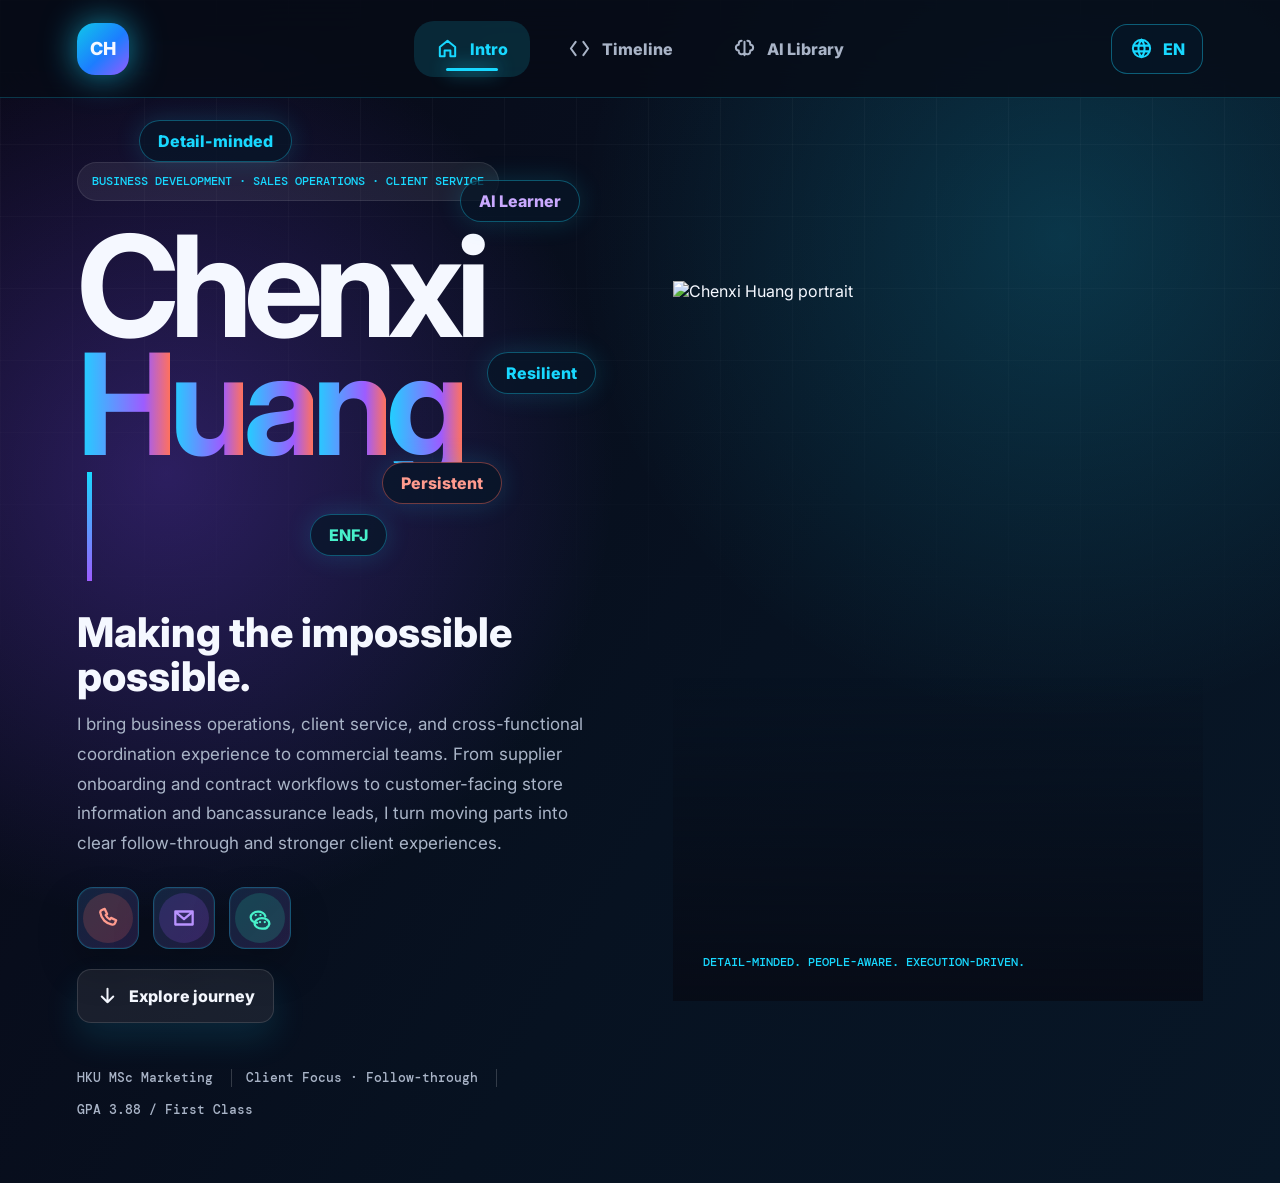
==== copy/index.html @ d192026f "Place Orient Securities before China Construction Bank in portfolio copy" ====
<!doctype html>
<html lang="en">
  <head>
    <meta charset="UTF-8" />
    <meta name="viewport" content="width=device-width, initial-scale=1.0" />
    <meta
      name="description"
      content="Chenxi Huang - marketing operations, event marketing, channel and e-commerce, brand operations, and consumer research portfolio."
    />
    <title>Chenxi Huang - Portfolio</title>
    <link rel="preconnect" href="https://fonts.googleapis.com" />
    <link rel="preconnect" href="https://fonts.gstatic.com" crossorigin />
    <link
      href="https://fonts.googleapis.com/css2?family=DM+Mono:wght@400;500&family=Inter:wght@400;500;600;700;800&display=swap"
      rel="stylesheet"
    />
    <link rel="stylesheet" href="styles.css?v=20260924-logo-center-v8" />
  </head>
  <body>
    <div class="cursor-glow" aria-hidden="true"></div>
    <div class="meteor-layer" aria-hidden="true"></div>
    <div class="site-shell">
      <header class="topbar" aria-label="Primary navigation">
        <a class="logo" href="#intro" aria-label="Chenxi Huang home">CH</a>

        <nav class="tabs" aria-label="Portfolio sections">
          <button class="tab is-active" type="button" data-view="intro">
            <svg viewBox="0 0 24 24" aria-hidden="true">
              <path d="M4 10.5 12 4l8 6.5V20h-5v-6H9v6H4v-9.5Z" />
            </svg>
            <span data-i18n="navIntro">Intro</span>
          </button>
          <button class="tab" type="button" data-view="timeline">
            <svg viewBox="0 0 24 24" aria-hidden="true">
              <path d="m8 5-5 7 5 7M16 5l5 7-5 7" />
            </svg>
            <span data-i18n="navTimeline">Timeline</span>
          </button>
          <button class="tab" type="button" data-view="ai">
            <svg viewBox="0 0 24 24" aria-hidden="true">
              <path d="M9 4a3 3 0 0 0-3 3v1a3 3 0 0 0 0 6v1a3 3 0 0 0 5 2.2M15 4a3 3 0 0 1 3 3v1a3 3 0 0 1 0 6v1a3 3 0 0 1-5 2.2M12 5v14" />
            </svg>
            <span data-i18n="navAi">AI Library</span>
          </button>
        </nav>

        <button class="lang-toggle" type="button" aria-label="Switch language">
          <svg viewBox="0 0 24 24" aria-hidden="true">
            <path d="M12 21a9 9 0 1 0 0-18 9 9 0 0 0 0 18ZM3.6 9h16.8M3.6 15h16.8M12 3c2.2 2.5 3.2 5.5 3.2 9S14.2 18.5 12 21M12 3c-2.2 2.5-3.2 5.5-3.2 9s1 6.5 3.2 9" />
          </svg>
          <span data-i18n="langLabel">EN</span>
        </button>
      </header>

      <main>
        <section class="view intro-view is-active" id="intro" data-view-panel="intro" aria-labelledby="intro-title">
          <div class="hero-copy">
            <p class="eyebrow" data-i18n="heroPill">Business Development · Sales Operations · Client Service</p>
            <h1 id="intro-title" class="typing-name" aria-label="Chenxi Huang">
              <span class="word" aria-hidden="true" data-word="Chenxi"></span>
              <span class="word gradient-word" aria-hidden="true" data-word="Huang"></span>
            </h1>
            <p class="hero-line" data-i18n="heroLine">Making the impossible possible.</p>
            <p class="hero-body" data-i18n="heroBody">
              I bring business operations, client service, and cross-functional coordination experience to commercial teams. From supplier onboarding and contract workflows to customer-facing store information and bancassurance leads, I turn moving parts into clear follow-through and stronger client experiences.
            </p>

            <div class="contact-grid contact-dock" aria-label="Contact information">
              <a class="contact-chip contact-phone" href="tel:+8615062668194">
                <svg viewBox="0 0 24 24" aria-hidden="true">
                  <path d="M6.6 4.5 9 3.6l2.2 4.7-1.4 1c.9 1.9 2.1 3.1 4 4l1-1.4 4.7 2.2-.9 2.4c-.4 1.1-1.5 1.8-2.7 1.6-5.7-.8-10.2-5.3-11-11-.2-1.2.5-2.3 1.7-2.6Z" />
                </svg>
                <span class="contact-popover">
                  <strong data-i18n="contactPhone">Phone</strong>
                  +86 15062668194<br />
                  +852 46727327
                </span>
              </a>
              <a class="contact-chip contact-email" href="mailto:huangchenxi202409@163.com">
                <svg viewBox="0 0 24 24" aria-hidden="true">
                  <path d="M4 6h16v12H4V6Zm1.5 1.5L12 13l6.5-5.5" />
                </svg>
                <span class="contact-popover">
                  <strong data-i18n="contactEmail">Email</strong>
                  huangchenxi202409@163.com
                </span>
              </a>
              <div class="contact-chip contact-wechat" role="text" tabindex="0">
                <svg viewBox="0 0 24 24" aria-hidden="true">
                  <path d="M9.4 16.4c-3.4-.2-6-2.3-6-5 0-2.9 3.1-5.2 6.8-5.2 3.3 0 6.1 1.8 6.7 4.2M8 9.3h.1M12.4 9.3h.1M13.8 12.2c3.8 0 6.8 2.2 6.8 4.9 0 1.5-.9 2.8-2.4 3.7l.5 1.8-2.2-1.1c-.8.2-1.7.4-2.7.4-3.8 0-6.8-2.2-6.8-4.8s3-4.9 6.8-4.9ZM12 15.8h.1M16.4 15.8h.1" />
                </svg>
                <span class="contact-popover">
                  <strong data-i18n="contactWechat">WeChat</strong>
                  Horange03915
                </span>
              </div>
            </div>

            <div class="hero-actions">
              <button class="ghost-action explore-action" type="button" data-view="timeline">
                <svg viewBox="0 0 24 24" aria-hidden="true">
                  <path d="M12 5v14M6 13l6 6 6-6" />
                </svg>
                <span data-i18n="explore">Explore journey</span>
              </button>
            </div>

            <div class="floating-tags" aria-label="Personal keywords">
              <span class="tag tag-one" data-i18n="tagDetail">Detail-minded</span>
              <span class="tag tag-two" data-i18n="tagAi">AI Learner</span>
              <span class="tag tag-three" data-i18n="tagResilient">Resilient</span>
              <span class="tag tag-four" data-i18n="tagPersistent">Persistent</span>
              <span class="tag tag-five">ENFJ</span>
            </div>

            <div class="quick-facts" aria-label="Highlights">
              <span data-i18n="factOne">HKU MSc Marketing</span>
              <span data-i18n="factTwo">Tesla Business Operations</span>
              <span data-i18n="factThree">GPA 3.88 / First Class</span>
            </div>
          </div>

          <div class="portrait-panel">
            <img src="https://huang-chenxi-portfolio.netlify.app/public/huang-chenxi-4x5.jpg" alt="Chenxi Huang portrait" />
            <div class="portrait-caption">
              <span data-i18n="portraitCaption">Detail-minded. People-aware. Execution-driven.</span>
            </div>
          </div>
        </section>

        <section class="view timeline-view" id="timeline" data-view-panel="timeline" aria-labelledby="timeline-title">
          <div class="section-intro">
            <p class="section-kicker" data-i18n="timelineKicker">Education on the left · Experience on the right</p>
            <h2 id="timeline-title" data-i18n="timelineTitle">A timeline of learning and doing.</h2>
            <p data-i18n="timelineBody">
              My path is built from two lines at once: academic training that shapes how I think, and internships that test how I execute.
            </p>
          </div>

          <div class="split-timeline" aria-label="Education and experience timeline">
            <span class="timeline-bg-word timeline-bg-education" aria-hidden="true">EDUCATION</span>
            <span class="timeline-bg-word timeline-bg-working" aria-hidden="true">WORKING</span>
            <article class="moment moment-left">
              <div class="moment-card">
                <div class="moment-topline">
                  <span class="moment-date">2026.08 - 2027.07 expected</span>
                  <span class="moment-tag" data-i18n="tagEducation">Education</span>
                </div>
                <h3 data-i18n="hkuTitle">University of Hong Kong</h3>
                <p data-i18n="hkuDesc">MSc in Marketing</p>
                <p class="course-label" data-i18n="courseLabel">Selected Coursework</p>
                <div class="course-cluster" aria-label="University of Hong Kong courses">
                  <span>Digital Marketing</span>
                  <span>AI, Algorithms, and Online Markets</span>
                  <span>Branding Strategy</span>
                  <span>Platform Business Models and the Sharing Economy</span>
                  <span>Advertising and Integrated Marketing Communication</span>
                  <span>Applied Marketing Research and Metrics</span>
                  <span>Consumer Insights</span>
                  <span>Marketing Strategy Stimulation</span>
                  <span>Python for Business Analytics</span>
                </div>
              </div>
              <span class="node node-hku node-hku-primary"><span class="logo-mask"><img src="https://huang-chenxi-portfolio.netlify.app/public/logos/hku-icon.svg" alt="University of Hong Kong logo" /></span></span>
            </article>

            <article class="moment moment-right">
              <span class="node node-taiping"><span class="logo-mask"><img src="https://huang-chenxi-portfolio.netlify.app/public/logos/taiping-reinsurance.png" alt="Taiping Reinsurance logo" /></span></span>
              <div class="moment-card">
                <div class="moment-topline">
                  <span class="moment-date">2026.08.24 - Present</span>
                  <span class="moment-tag" data-i18n="tagInsurance">Reinsurance</span>
                </div>
                <h3 data-i18n="taipingTitle">Taiping Reinsurance</h3>
                <p data-i18n="taipingRole">Underwriting Assistant Intern</p>
                <ul>
                  <li data-i18n="taipingOne">Analyzed cedant business context, historical renewal data, and current performance to support treaty-renewal assessments.</li>
                  <li data-i18n="taipingTwo">Compared treaty structure and renewal terms through GNPI, combined ratio, and ROI, supporting quotation, wording, and negotiation preparation.</li>
                  <li data-i18n="taipingThree">Handled broker renewal correspondence and PAP setup for new and renewal business; tracked regional risk and climate developments for underwriting reference.</li>
                </ul>
              </div>
            </article>

            <article class="moment moment-right">
              <span class="node node-tesla"><span class="logo-mask"><img src="https://huang-chenxi-portfolio.netlify.app/public/logos/tesla.svg" alt="Tesla logo" /></span></span>
              <div class="moment-card">
                <div class="moment-topline">
                  <span class="moment-date">2026.05.18 - 2026.08.14</span>
                  <span class="moment-tag" data-i18n="tagOperations">Operations</span>
                </div>
                <h3 data-i18n="teslaTitle">Tesla</h3>
                <p data-i18n="teslaRole">Business Operations Intern</p>
                <ul>
                  <li data-i18n="teslaOne">Created 100+ supplier master records and supported VC approval with legal and finance teams.</li>
                  <li data-i18n="teslaTwo">Maintained customer-facing store information systems and improved the intern operations SOP.</li>
                  <li data-i18n="teslaThree">Managed daily contract verification, stamping, archiving, and system entry for stores and charging business.</li>
                </ul>
              </div>
            </article>

            <article class="moment moment-left">
              <div class="moment-card">
                <div class="moment-topline">
                  <span class="moment-date">2026.07.19</span>
                  <span class="moment-tag" data-i18n="tagEvent">Event Marketing</span>
                </div>
                <h3 data-i18n="hkubspaTitle">HKU Business School Postgraduate Students and Alumni Association</h3>
                <p data-i18n="hkubspaRole">Event Planning and Communications</p>
                <ul>
                  <li data-i18n="hkubspaOne">Co-planned a new-student meet-up for nearly 200 incoming mainland postgraduate students.</li>
                  <li data-i18n="hkubspaTwo">Planned one interactive activity and supported campaign communications, registration, materials, and logistics.</li>
                </ul>
              </div>
              <span class="node node-hku"><span class="logo-mask"><img src="https://huang-chenxi-portfolio.netlify.app/public/logos/hku-icon.svg" alt="University of Hong Kong logo" /></span></span>
            </article>

            <article class="moment moment-left">
              <div class="moment-card">
                <div class="moment-topline">
                  <span class="moment-date">2022.09 - 2026.07</span>
                  <span class="moment-tag" data-i18n="tagEducation">Education</span>
                </div>
                <h3 data-i18n="lnTitle">Lingnan University</h3>
                <p data-i18n="lnDesc">BBA, GPA 3.88/4.0, First Class Honours</p>
                <ul>
                  <li data-i18n="lnOne">Scholarships from APEC, HKSAR Government, AR Charitable Foundation, and HKCGI Foundation.</li>
                  <li data-i18n="lnTwo">Student representative for business programme, operational risk management, and student-staff consultation.</li>
                </ul>
                <p class="course-label" data-i18n="courseLabel">Selected Coursework</p>
                <div class="course-cluster" aria-label="Lingnan University courses">
                  <span>Marketing Management</span>
                  <span>Actuarial Science</span>
                  <span>Operational Management</span>
                  <span>Information System Management</span>
                  <span>Strategic Management</span>
                  <span>Organisational Behaviour</span>
                  <span>Personal Risk and Financial Planning</span>
                </div>
              </div>
              <span class="node node-lu"><span class="logo-mask"><img src="https://huang-chenxi-portfolio.netlify.app/public/logos/lingnan-icon.svg" alt="Lingnan University logo" /></span></span>
            </article>

            <article class="moment moment-right">
              <span class="node node-research-lu"><span class="logo-mask"><img src="https://huang-chenxi-portfolio.netlify.app/public/logos/lingnan-icon.svg" alt="Lingnan University logo" /></span></span>
              <div class="moment-card">
                <div class="moment-topline">
                  <span class="moment-date">2025.09.01 - 2026.06.30</span>
                  <span class="moment-tag" data-i18n="tagCampus">Campus</span>
                </div>
                <h3 data-i18n="campusTitle">Lingnan University</h3>
                <p data-i18n="campusRole">Undergraduate Business Programme Committee Intern</p>
                <ul>
                  <li data-i18n="campusOne">Collected student feedback on courses and teaching, translated it into visualized findings, and supported faculty-student communication loops.</li>
                  <li data-i18n="campusTwo">Planned and delivered ILP activities from zero to one, including an ESG recycled-paper workshop covering promotion, registration, vendor coordination, and on-site execution.</li>
                </ul>
                <a class="poster-link" href="https://huang-chenxi-portfolio.netlify.app/public/lu-ilp-esg-poster.jpg" target="_blank" rel="noopener" data-i18n="posterCta">Point here · see the poster</a>
              </div>
            </article>

            <article class="moment moment-left">
              <div class="moment-card">
                <div class="moment-topline">
                  <span class="moment-date">2025.02.10 - 2025.08.31</span>
                  <span class="moment-tag" data-i18n="tagResearch">Research</span>
                </div>
                <h3 data-i18n="researchTitle">Academic Research</h3>
                <p data-i18n="researchRole">Research Intern in Consumer Behavior</p>
                <ul>
                  <li data-i18n="researchOne">Supported survey design, sample analysis, and literature comparison for consumer decision-making research.</li>
                  <li data-i18n="researchTwo">Helped design questionnaires on factors influencing male consumer behavior.</li>
                </ul>
              </div>
              <span class="node node-research-lu"><span class="logo-mask"><img src="https://huang-chenxi-portfolio.netlify.app/public/logos/lingnan-icon.svg" alt="Lingnan University logo" /></span></span>
            </article>

            <article class="moment moment-right">
              <span class="node node-orient"><span class="logo-mask"><img src="https://huang-chenxi-portfolio.netlify.app/public/logos/orient-icon.svg" alt="Orient Securities logo" /></span></span>
              <div class="moment-card">
                <div class="moment-topline">
                  <span class="moment-date">2025.05.19 - 2025.07.21</span>
                  <span class="moment-tag" data-i18n="tagInvestment">Investment</span>
                </div>
                <h3 data-i18n="orientTitle">Orient Securities Headquarters</h3>
                <p data-i18n="orientRole">Investment Project Team Intern</p>
                <ul>
                  <li data-i18n="orientOne">Updated fund investment ledgers covering 7 portfolio companies and supported post-investment reporting.</li>
                  <li data-i18n="orientTwo">Joined three on-site due diligence visits for two private fund targets and condensed 50+ pages into 3-page investment notes.</li>
                </ul>
              </div>
            </article>

<article class="moment moment-right">
              <span class="node node-ccb"><span class="logo-mask"><img src="https://huang-chenxi-portfolio.netlify.app/public/logos/ccb-icon.svg" alt="China Construction Bank logo" /></span></span>
              <div class="moment-card">
                <div class="moment-topline">
                  <span class="moment-date">2025.07.30 - 2025.08.31</span>
                  <span class="moment-tag" data-i18n="tagBanking">Banking</span>
                </div>
                <h3 data-i18n="ccbTitle">China Construction Bank</h3>
                <p data-i18n="ccbRole">Service Intern</p>
                <ul>
                  <li data-i18n="ccbOne">Supported customer triage, business enquiries, document pre-review, identity verification, and account-opening basics while maintaining compliant service flow.</li>
                  <li data-i18n="ccbTwo">Identified potential bancassurance needs from asset allocation, maturing deposits, and retirement planning, then connected customers with the insurance team.</li>
                </ul>
              </div>
            </article>

            
          </div>
        </section>

        <section class="view ai-view" id="ai" data-view-panel="ai" aria-labelledby="ai-title">
          <div class="section-intro centered">
            <p class="section-kicker" data-i18n="aiKicker">AI Learning Library</p>
            <h2 id="ai-title" data-i18n="aiTitle">How I am learning to work with AI.</h2>
            <p data-i18n="aiBody">
              A small library of practical AI learning areas I am building for business research, operations, communication, and personal productivity.
            </p>
          </div>

          <div class="library-grid">
            <article class="library-card">
              <span class="card-icon">01</span>
              <h3 data-i18n="aiOneTitle">AI for career competitiveness</h3>
              <p data-i18n="aiOneBody">Certificate-backed learning on how AI changes workplace skills, decision speed, and personal productivity.</p>
              <div class="meter"><span style="width: 86%"></span></div>
            </article>
            <article class="library-card">
              <span class="card-icon">02</span>
              <h3 data-i18n="aiTwoTitle">Data-aware business research</h3>
              <p data-i18n="aiTwoBody">Combining SPSS, Bloomberg, market materials, and AI-assisted reading to structure messy information faster.</p>
              <div class="meter"><span style="width: 82%"></span></div>
            </article>
            <article class="library-card">
              <span class="card-icon">03</span>
              <h3 data-i18n="aiThreeTitle">AI-supported operations</h3>
              <p data-i18n="aiThreeBody">Using AI thinking to write cleaner SOPs, summarize cross-team issues, and turn repetitive workflows into checkable systems.</p>
              <div class="meter"><span style="width: 78%"></span></div>
            </article>
            <article class="library-card">
              <span class="card-icon">04</span>
              <h3 data-i18n="aiFourTitle">Visual communication</h3>
              <p data-i18n="aiFourBody">Applying Canva, video editing, and AI-assisted storytelling to make business ideas easier to understand.</p>
              <div class="meter"><span style="width: 80%"></span></div>
            </article>
          </div>
        </section>
      </main>
    </div>

    <script src="app.js?v=20260924-business-star"></script>
  </body>
</html>
---- copy/styles.css ----
:root {
  --bg: #070b16;
  --bg-2: #0b1828;
  --panel: rgba(26, 42, 64, 0.66);
  --panel-2: rgba(47, 35, 78, 0.58);
  --text: #f5f8ff;
  --muted: #a9b4c7;
  --dim: #65728b;
  --cyan: #18d8ff;
  --violet: #9d5cff;
  --coral: #ff715d;
  --line: rgba(24, 216, 255, 0.22);
  --font: "Inter", Arial, sans-serif;
  --mono: "DM Mono", "Courier New", monospace;
}

* {
  box-sizing: border-box;
}

html {
  overflow-x: hidden;
  scroll-behavior: smooth;
}

body {
  margin: 0;
  min-height: 100vh;
  background:
    radial-gradient(circle at 13% 40%, rgba(127, 73, 255, 0.3), transparent 34%),
    radial-gradient(circle at 83% 20%, rgba(24, 216, 255, 0.18), transparent 34%),
    linear-gradient(120deg, #090817 0%, #071221 58%, #081727 100%);
  color: var(--text);
  font-family: var(--font);
  overflow-x: hidden;
}

body::before {
  background-image:
    linear-gradient(rgba(255, 255, 255, 0.035) 1px, transparent 1px),
    linear-gradient(90deg, rgba(255, 255, 255, 0.035) 1px, transparent 1px);
  background-size: 72px 72px;
  content: "";
  inset: 0;
  pointer-events: none;
  position: fixed;
  mask-image: linear-gradient(to bottom, black, transparent 86%);
}

.cursor-glow {
  background: radial-gradient(circle, rgba(24, 216, 255, 0.48), rgba(157, 92, 255, 0.16) 38%, transparent 68%);
  border-radius: 50%;
  filter: blur(2px);
  height: 220px;
  left: 0;
  opacity: 0;
  pointer-events: none;
  position: fixed;
  top: 0;
  transform: translate3d(-50%, -50%, 0);
  transition: opacity 180ms ease;
  width: 220px;
  z-index: 50;
}

.meteor-layer {
  inset: 0;
  pointer-events: none;
  position: fixed;
  z-index: 49;
}

.meteor {
  background: linear-gradient(90deg, rgba(240, 252, 255, 0.95), rgba(157, 92, 255, 0.7) 28%, rgba(24, 216, 255, 0.2) 66%, rgba(24, 216, 255, 0));
  border-radius: 999px;
  box-shadow: 0 0 10px rgba(24, 216, 255, 0.48);
  height: 2px;
  pointer-events: none;
  position: fixed;
  transform-origin: left center;
  width: 82px;
}

.meteor::after {
  background: radial-gradient(circle, #fff 0 19%, #c9fbff 20% 38%, rgba(24, 216, 255, 0.92) 39% 58%, transparent 70%);
  clip-path: polygon(50% 0%, 61% 36%, 100% 50%, 61% 64%, 50% 100%, 39% 64%, 0% 50%, 39% 36%);
  content: "";
  filter: drop-shadow(0 0 6px rgba(255, 255, 255, 0.95));
  height: 14px;
  position: absolute;
  left: -5px;
  top: -6px;
  width: 14px;
}

button,
a {
  color: inherit;
  font: inherit;
}

button {
  cursor: pointer;
}

svg {
  fill: none;
  height: 23px;
  stroke: currentColor;
  stroke-linecap: round;
  stroke-linejoin: round;
  stroke-width: 2.1;
  width: 23px;
}

.site-shell {
  min-height: 100vh;
  position: relative;
}

.topbar {
  align-items: center;
  background: rgba(7, 11, 22, 0.82);
  border-bottom: 1px solid var(--line);
  display: grid;
  grid-template-columns: 120px 1fr 120px;
  height: 98px;
  left: 0;
  padding: 0 clamp(22px, 6vw, 96px);
  position: sticky;
  right: 0;
  top: 0;
  z-index: 20;
  backdrop-filter: blur(20px);
}

.logo {
  align-items: center;
  background: linear-gradient(135deg, #10c7ea, #1c7dff 55%, #945cff);
  border-radius: 18px;
  box-shadow: 0 0 34px rgba(24, 216, 255, 0.62);
  display: inline-flex;
  font: 800 18px/1 var(--font);
  height: 52px;
  justify-content: center;
  text-decoration: none;
  width: 52px;
}

.tabs {
  display: flex;
  gap: 16px;
  justify-content: center;
}

.tab {
  align-items: center;
  background: transparent;
  border: 0;
  border-radius: 20px;
  color: var(--muted);
  display: inline-flex;
  font-weight: 800;
  gap: 11px;
  min-height: 56px;
  padding: 0 22px;
  position: relative;
}

.tab::after {
  background: var(--cyan);
  border-radius: 999px;
  bottom: 6px;
  box-shadow: 0 0 18px var(--cyan);
  content: "";
  height: 3px;
  left: 32px;
  opacity: 0;
  position: absolute;
  right: 32px;
  transform: scaleX(0.4);
  transition: 180ms ease;
}

.tab.is-active {
  background: rgba(24, 216, 255, 0.14);
  color: var(--cyan);
}

.tab.is-active::after {
  opacity: 1;
  transform: scaleX(1);
}

.lang-toggle {
  align-items: center;
  background: rgba(7, 24, 42, 0.66);
  border: 1px solid rgba(24, 216, 255, 0.38);
  border-radius: 16px;
  color: var(--cyan);
  display: inline-flex;
  font-weight: 800;
  gap: 10px;
  height: 50px;
  justify-content: center;
  justify-self: end;
  min-width: 92px;
}

.view {
  display: none;
  min-height: calc(100vh - 98px);
  padding: clamp(34px, 5vw, 74px) clamp(22px, 6vw, 96px);
  position: relative;
}

.view.is-active {
  display: block;
}

.intro-view {
  display: none;
  grid-template-columns: minmax(0, 0.9fr) minmax(360px, 0.92fr);
  gap: clamp(32px, 6vw, 96px);
  align-items: center;
}

.intro-view.is-active {
  display: grid;
}

.eyebrow,
.section-kicker,
.moment-date {
  color: var(--cyan);
  font: 500 12px/1.4 var(--mono);
  letter-spacing: 0;
  text-transform: uppercase;
}

.eyebrow {
  background: rgba(255, 255, 255, 0.07);
  border: 1px solid rgba(255, 255, 255, 0.09);
  border-radius: 999px;
  display: inline-flex;
  margin: 0 0 26px;
  padding: 10px 14px;
}

.hero-copy {
  position: relative;
}

.hero-copy h1 {
  font-size: clamp(80px, 11vw, 164px);
  letter-spacing: -0.06em;
  line-height: 0.84;
  margin: 0;
}

.typing-name .word {
  display: flex;
  flex-wrap: wrap;
  max-width: 7ch;
}

.typing-name .letter {
  color: var(--text);
  display: inline-block;
  opacity: 0;
  transform: translateY(26px) scale(0.96);
  animation: typePop 560ms cubic-bezier(0.2, 0.9, 0.2, 1.2) forwards;
}

.typing-name .gradient-word .letter,
.section-intro h2 span {
  background: linear-gradient(90deg, var(--cyan), var(--violet) 72%, var(--coral));
  background-clip: text;
  color: transparent;
}

.typing-name::after {
  animation: caretBlink 900ms steps(1) infinite;
  background: linear-gradient(var(--cyan), var(--violet));
  content: "";
  display: inline-block;
  height: 0.78em;
  margin-left: 10px;
  transform: translateY(8px);
  width: 5px;
}

.hero-line {
  font-size: clamp(26px, 3.2vw, 46px);
  font-weight: 800;
  line-height: 1.08;
  margin: 28px 0 12px;
}

.hero-body {
  color: var(--muted);
  font-size: 17px;
  line-height: 1.75;
  margin: 0;
  max-width: 560px;
}

.hero-actions,
.quick-facts,
.contact-grid {
  display: flex;
  flex-wrap: wrap;
  gap: 14px;
}

.hero-actions {
  margin-top: 20px;
}

.ghost-action {
  align-items: center;
  border-radius: 14px;
  display: inline-flex;
  font-weight: 800;
  gap: 10px;
  min-height: 54px;
  padding: 0 18px;
  text-decoration: none;
}

.ghost-action {
  background: rgba(255, 255, 255, 0.075);
  border: 1px solid rgba(255, 255, 255, 0.13);
}

.explore-action {
  animation: floatButton 2.4s ease-in-out infinite;
  box-shadow: 0 16px 34px rgba(24, 216, 255, 0.12);
}

.explore-action:hover {
  background: rgba(24, 216, 255, 0.16);
  box-shadow: 0 0 32px rgba(24, 216, 255, 0.32);
}

.contact-dock {
  align-items: center;
  margin-top: 28px;
  max-width: 360px;
}

.contact-chip {
  align-items: center;
  background: linear-gradient(135deg, rgba(21, 42, 70, 0.82), rgba(44, 33, 78, 0.72));
  border: 1px solid rgba(24, 216, 255, 0.28);
  border-radius: 16px;
  box-shadow: inset 0 0 0 1px rgba(255, 255, 255, 0.035), 0 18px 40px rgba(0, 0, 0, 0.22);
  display: inline-flex;
  height: 62px;
  justify-content: center;
  padding: 0;
  position: relative;
  text-decoration: none;
  transition: transform 180ms ease, border-color 180ms ease, box-shadow 180ms ease;
  width: 62px;
}

.contact-chip:hover,
.contact-chip:focus-visible {
  border-color: rgba(24, 216, 255, 0.78);
  box-shadow: 0 0 30px rgba(24, 216, 255, 0.18), inset 0 0 0 1px rgba(255, 255, 255, 0.08);
  transform: translateY(-4px);
}

.contact-chip svg {
  border-radius: 50%;
  flex: 0 0 auto;
  height: 50px;
  padding: 12px;
  width: 50px;
}

.contact-phone svg {
  background: rgba(255, 113, 93, 0.18);
  color: #ff9b8e;
}

.contact-email svg {
  background: rgba(157, 92, 255, 0.18);
  color: #b993ff;
}

.contact-wechat svg {
  background: rgba(42, 234, 188, 0.16);
  color: #48f0ca;
}

.contact-popover {
  background: linear-gradient(135deg, rgba(14, 31, 55, 0.96), rgba(48, 34, 80, 0.94));
  border: 1px solid rgba(24, 216, 255, 0.42);
  border-radius: 16px;
  bottom: calc(100% + 16px);
  box-shadow: 0 18px 44px rgba(0, 0, 0, 0.34), 0 0 26px rgba(24, 216, 255, 0.16);
  color: var(--text);
  font-size: 14px;
  left: 50%;
  line-height: 1.5;
  min-width: 210px;
  opacity: 0;
  padding: 14px 16px;
  pointer-events: none;
  position: absolute;
  text-align: left;
  transform: translate(-50%, 10px) scale(0.96);
  transition: opacity 180ms ease, transform 180ms ease;
  visibility: hidden;
  z-index: 20;
}

.contact-popover::after {
  background: inherit;
  border-bottom: 1px solid rgba(24, 216, 255, 0.42);
  border-right: 1px solid rgba(24, 216, 255, 0.42);
  bottom: -6px;
  content: "";
  height: 12px;
  left: 50%;
  position: absolute;
  transform: translateX(-50%) rotate(45deg);
  width: 12px;
}

.contact-chip:hover .contact-popover,
.contact-chip:focus-visible .contact-popover,
.contact-chip:focus-within .contact-popover {
  opacity: 1;
  transform: translate(-50%, 0) scale(1);
  visibility: visible;
}

.contact-chip strong {
  color: var(--cyan);
  display: block;
  font: 500 11px/1.3 var(--mono);
  margin-bottom: 5px;
  text-transform: uppercase;
}

.floating-tags {
  inset: 0;
  pointer-events: none;
  position: absolute;
}

.tag {
  align-items: center;
  animation: floatTag 5s ease-in-out infinite;
  background: rgba(8, 22, 40, 0.74);
  border: 1px solid rgba(24, 216, 255, 0.34);
  border-radius: 999px;
  box-shadow: 0 0 26px rgba(24, 216, 255, 0.16);
  color: var(--cyan);
  display: inline-flex;
  font-weight: 800;
  min-height: 42px;
  padding: 0 18px;
  position: absolute;
  white-space: nowrap;
}

.tag-one {
  left: 12%;
  top: -42px;
}

.tag-two {
  right: 3%;
  top: 18px;
  color: #caa9ff;
  animation-delay: -1.2s;
}

.tag-three {
  right: 0;
  top: 190px;
  animation-delay: -2.1s;
}

.tag-four {
  right: 18%;
  top: 300px;
  border-color: rgba(255, 113, 93, 0.42);
  color: #ff9b8e;
  animation-delay: -3s;
}

.tag-five {
  left: 45%;
  top: 352px;
  color: #48f0ca;
  animation-delay: -0.6s;
}

.quick-facts {
  color: var(--muted);
  font: 500 13px/1.4 var(--mono);
  margin-top: 46px;
}

.quick-facts span {
  border-right: 1px solid rgba(255, 255, 255, 0.18);
  padding-right: 18px;
}

.quick-facts span:last-child {
  border-right: 0;
}

.portrait-panel {
  min-height: min(720px, calc(100vh - 172px));
  overflow: hidden;
  position: relative;
}

.portrait-panel::after {
  background: linear-gradient(180deg, transparent 55%, rgba(7, 11, 22, 0.9));
  content: "";
  inset: 0;
  position: absolute;
}

.portrait-panel img {
  height: 100%;
  min-height: min(720px, calc(100vh - 172px));
  object-fit: contain;
  object-position: 50% 50%;
  width: 100%;
}

.portrait-caption {
  bottom: 30px;
  color: var(--cyan);
  font: 500 12px/1.5 var(--mono);
  left: 30px;
  letter-spacing: 0;
  position: absolute;
  right: 30px;
  text-transform: uppercase;
  z-index: 2;
}

.section-intro {
  display: grid;
  gap: 18px;
  grid-template-columns: 1fr minmax(260px, 520px);
  margin: 30px 0 64px;
}

.section-intro .section-kicker,
.section-intro h2 {
  grid-column: 1 / 2;
}

.section-intro h2 {
  font-size: clamp(44px, 6vw, 88px);
  letter-spacing: -0.05em;
  line-height: 0.95;
  margin: 0;
}

.section-intro p:not(.section-kicker) {
  color: var(--muted);
  font-size: 18px;
  line-height: 1.7;
  margin: 0;
}

.centered {
  display: block;
  margin-left: auto;
  margin-right: auto;
  max-width: 980px;
  text-align: center;
}

.centered h2 {
  margin-top: 18px;
}

.centered p:not(.section-kicker) {
  margin: 20px auto 0;
  max-width: 760px;
}

.split-timeline {
  margin: 0 auto;
  max-width: 1320px;
  padding: 26px 0;
  position: relative;
}

.timeline-bg-word {
  color: rgba(157, 92, 255, 0.18);
  font-size: clamp(86px, 15vw, 250px);
  font-weight: 900;
  letter-spacing: -0.08em;
  line-height: 0.82;
  pointer-events: none;
  position: absolute;
  text-transform: uppercase;
  user-select: none;
  writing-mode: vertical-rl;
  z-index: 0;
}

.timeline-bg-education {
  left: -54px;
  top: 20px;
}

.timeline-bg-working {
  color: rgba(24, 216, 255, 0.11);
  right: -48px;
  top: 110px;
}

.split-timeline::before {
  background: linear-gradient(180deg, var(--cyan), var(--violet), var(--cyan));
  box-shadow: 0 0 28px rgba(24, 216, 255, 0.72);
  content: "";
  height: 100%;
  left: 50%;
  position: absolute;
  top: 0;
  transform: translateX(-50%);
  width: 3px;
}

.moment {
  align-items: center;
  display: grid;
  grid-template-columns: 1fr 78px 1fr;
  margin: 0 0 34px;
  position: relative;
}

.moment-left .moment-card {
  grid-column: 1 / 2;
}

.moment-left .node {
  grid-column: 2 / 3;
}

.moment-right .node {
  grid-column: 2 / 3;
}

.moment-right .moment-card {
  grid-column: 3 / 4;
}

.node {
  align-items: center;
  background: rgba(246, 250, 255, 0.96);
  border-radius: 50%;
  border: 3px solid #f7fbff;
  box-shadow: 0 0 30px rgba(24, 216, 255, 0.78), inset 0 0 16px rgba(255, 255, 255, 0.24);
  color: #fff;
  display: inline-flex;
  font: 800 14px/1 var(--font);
  height: 58px;
  justify-content: center;
  justify-self: center;
  overflow: hidden;
  position: relative;
  width: 58px;
  z-index: 2;
}

.node > span,
.node img {
  align-items: center;
  border-radius: 50%;
  display: inline-flex;
  height: 100%;
  justify-content: center;
  width: 100%;
}

.node .logo-mask {
  background: rgba(246, 250, 255, 0.98);
  display: block;
  flex: 0 0 100%;
  overflow: hidden;
  position: relative;
}

.node .logo-mask img {
  border-radius: 50%;
  display: block;
  height: 100%;
  left: 50%;
  object-fit: contain;
  object-position: 50% 50%;
  padding: 0;
  position: absolute;
  top: 50%;
  transform: translate(-50%, -50%);
  width: 100%;
}

.node::before,
.node::after {
  background: linear-gradient(90deg, transparent, var(--cyan), var(--violet), transparent);
  content: "";
  height: 2px;
  position: absolute;
  top: 50%;
  width: 44px;
  z-index: -1;
}

.node::before {
  right: 100%;
}

.node::after {
  left: 100%;
}

.node-tesla .logo-mask img {
  filter: saturate(1.1);
  height: 76%;
  object-fit: contain;
  padding: 0;
  width: 76%;
}

.node-hku img,
.node-lu img,
.node-research-lu img,
.node-ccb img,
.node-orient img {
  object-position: 50% 50%;
}

.node-taiping {
  background: #fff;
}

.node-taiping .logo-mask img {
  height: 114%;
  transform: translate(-50%, calc(-50% - 4px));
  width: 114%;
}

.node-hku-primary .logo-mask img {
  transform: translate(-50%, calc(-50% + 3px));
}

.moment-card,
.library-card {
  background: linear-gradient(135deg, rgba(27, 45, 70, 0.78), rgba(39, 31, 65, 0.66));
  border: 1px solid rgba(24, 216, 255, 0.28);
  border-radius: 18px;
  box-shadow: inset 0 0 0 1px rgba(255, 255, 255, 0.035), 0 20px 60px rgba(0, 0, 0, 0.28);
}

.moment-card {
  padding: clamp(22px, 3vw, 32px);
  overflow: hidden;
  position: relative;
  transition: border-color 220ms ease, box-shadow 220ms ease, transform 220ms ease;
}

.moment-card::before {
  background: linear-gradient(90deg, transparent, rgba(24, 216, 255, 0.34), rgba(157, 92, 255, 0.28), transparent);
  content: "";
  height: 1px;
  left: -30%;
  opacity: 0;
  position: absolute;
  right: -30%;
  top: 0;
  transform: translateX(-26%);
  transition: opacity 220ms ease, transform 520ms ease;
}

.moment-card:hover {
  border-color: rgba(24, 216, 255, 0.48);
  box-shadow: inset 0 0 0 1px rgba(255, 255, 255, 0.055), 0 24px 70px rgba(0, 0, 0, 0.34), 0 0 30px rgba(24, 216, 255, 0.1);
  transform: translateY(-3px);
}

.moment-card:hover::before {
  opacity: 1;
  transform: translateX(26%);
}

.moment-topline {
  align-items: center;
  display: flex;
  flex-wrap: wrap;
  gap: 10px;
  justify-content: space-between;
}

.moment-tag {
  background: rgba(157, 92, 255, 0.12);
  border: 1px solid rgba(157, 92, 255, 0.24);
  border-radius: 999px;
  color: #c9adff;
  font: 500 10px/1 var(--mono);
  letter-spacing: 0.08em;
  padding: 7px 10px;
  text-transform: uppercase;
}

.course-label {
  color: var(--cyan) !important;
  font: 500 11px/1.4 var(--mono) !important;
  letter-spacing: 0.08em;
  margin-top: 18px !important;
  text-transform: uppercase;
}

.moment-card h3,
.library-card h3 {
  font-size: clamp(22px, 2.2vw, 34px);
  letter-spacing: -0.03em;
  line-height: 1.12;
  margin: 12px 0 8px;
}

.moment-card p,
.library-card p {
  color: var(--muted);
  font-size: 16px;
  line-height: 1.65;
  margin: 0;
}

.moment-card ul {
  color: var(--muted);
  display: grid;
  gap: 9px;
  line-height: 1.55;
  margin: 18px 0 0;
  padding-left: 18px;
}

.poster-link {
  align-items: center;
  background: rgba(24, 216, 255, 0.1);
  border: 1px solid rgba(24, 216, 255, 0.26);
  border-radius: 999px;
  color: var(--cyan);
  display: inline-flex;
  font-size: 13px;
  font-weight: 700;
  gap: 8px;
  margin-top: 18px;
  padding: 9px 13px;
  text-decoration: none;
  transition: border-color 0.2s ease, box-shadow 0.2s ease, transform 0.2s ease;
}

.poster-link::after {
  content: "↗";
  font-size: 12px;
  transform: translateY(-1px);
}

.poster-link:hover,
.poster-link:focus-visible {
  border-color: rgba(24, 216, 255, 0.58);
  box-shadow: 0 0 22px rgba(24, 216, 255, 0.14);
  transform: translateY(-2px);
}

.course-cluster {
  display: flex;
  flex-wrap: wrap;
  gap: 8px;
  margin-top: 18px;
}

.course-cluster span {
  background: rgba(24, 216, 255, 0.09);
  border: 1px solid rgba(24, 216, 255, 0.2);
  border-radius: 999px;
  color: rgba(247, 250, 255, 0.78);
  font-family: var(--font);
  font-size: 12px;
  font-weight: 600;
  letter-spacing: 0.005em;
  line-height: 1.25;
  padding: 7px 11px;
  transition: border-color 0.2s ease, box-shadow 0.2s ease, transform 0.2s ease;
}

.course-cluster span:hover {
  border-color: rgba(24, 216, 255, 0.46);
  box-shadow: 0 0 18px rgba(24, 216, 255, 0.12);
  transform: translateY(-2px);
}

.ai-view {
  padding-bottom: 110px;
}

.library-grid {
  display: grid;
  gap: 22px;
  grid-template-columns: repeat(4, 1fr);
}

.library-card {
  min-height: 330px;
  padding: 28px;
}

.card-icon {
  align-items: center;
  background: rgba(24, 216, 255, 0.16);
  border-radius: 14px;
  color: var(--cyan);
  display: inline-flex;
  font: 800 18px/1 var(--mono);
  height: 52px;
  justify-content: center;
  width: 52px;
}

.meter {
  background: rgba(255, 255, 255, 0.12);
  border-radius: 999px;
  height: 6px;
  margin-top: 34px;
  overflow: hidden;
}

.meter span {
  background: linear-gradient(90deg, var(--cyan), var(--violet), var(--coral));
  display: block;
  height: 100%;
}

@keyframes typePop {
  0% {
    filter: blur(8px);
    opacity: 0;
    transform: translateY(30px) scale(0.92);
  }

  70% {
    filter: blur(0);
    opacity: 1;
    transform: translateY(-5px) scale(1.02);
  }

  100% {
    filter: blur(0);
    opacity: 1;
    transform: translateY(0) scale(1);
  }
}

@keyframes caretBlink {
  0%,
  48% {
    opacity: 1;
  }

  49%,
  100% {
    opacity: 0;
  }
}

@keyframes floatButton {
  0%,
  100% {
    transform: translateY(0);
  }

  50% {
    transform: translateY(8px);
  }
}

@keyframes floatTag {
  0%,
  100% {
    transform: translate3d(0, 0, 0) rotate(-1deg);
  }

  50% {
    transform: translate3d(10px, -12px, 0) rotate(1.5deg);
  }
}

@keyframes meteorFade {
  0% {
    opacity: 0;
    transform: translate3d(0, 0, 0) rotate(-18deg) scaleX(0.45);
  }

  18% {
    opacity: 1;
  }

  100% {
    opacity: 0;
    transform: translate3d(24px, 12px, 0) rotate(-18deg) scaleX(1);
  }
}

@media (prefers-reduced-motion: reduce) {
  html {
    scroll-behavior: auto;
  }

  *,
  *::before,
  *::after {
    animation-duration: 1ms !important;
    animation-iteration-count: 1 !important;
    scroll-behavior: auto !important;
    transition-duration: 1ms !important;
  }
}

@media (max-width: 980px) {
  .topbar {
    grid-template-columns: 58px 1fr 86px;
    height: 78px;
    padding: 0 18px;
  }

  .logo {
    border-radius: 14px;
    height: 42px;
    width: 42px;
  }

  .tabs {
    gap: 6px;
  }

  .tab {
    border-radius: 15px;
    font-size: 0;
    min-height: 48px;
    padding: 0 14px;
  }

  .tab::after {
    left: 18px;
    right: 18px;
  }

  .lang-toggle {
    min-width: 74px;
  }

  .view {
    min-height: calc(100vh - 78px);
    padding: 28px 18px;
  }

  .intro-view.is-active {
    display: block;
  }

  .portrait-panel {
    border-left: 0;
    margin-top: 42px;
    min-height: 480px;
  }

  .portrait-panel img {
    min-height: 480px;
    object-position: 50% 50%;
  }

  .quick-facts span {
    border-right: 0;
  }

  .typing-name .word {
    max-width: none;
  }

  .contact-dock {
    display: flex;
    flex-wrap: wrap;
    gap: 12px;
    max-width: 250px;
  }

  .contact-chip {
    height: 58px;
    min-height: 0;
    width: 58px;
  }

  .contact-chip svg {
    height: 46px;
    width: 46px;
  }

  .contact-popover {
    left: 0;
    min-width: min(250px, calc(100vw - 42px));
    transform: translateY(10px) scale(0.96);
  }

  .contact-popover::after {
    left: 28px;
  }

  .contact-chip:hover .contact-popover,
  .contact-chip:focus-visible .contact-popover,
  .contact-chip:focus-within .contact-popover {
    transform: translateY(0) scale(1);
  }

  .floating-tags {
    display: flex;
    flex-wrap: wrap;
    gap: 8px;
    margin: 20px 0 0;
    position: static;
  }

  .tag {
    min-height: 34px;
    padding: 0 12px;
    position: static;
  }

  .section-intro {
    display: block;
  }

  .section-intro p:not(.section-kicker) {
    margin-top: 18px;
  }

  .split-timeline::before {
    left: 29px;
  }

  .timeline-bg-word {
    font-size: clamp(74px, 22vw, 140px);
    opacity: 0.75;
  }

  .timeline-bg-education {
    left: -30px;
    top: 46px;
  }

  .timeline-bg-working {
    right: -28px;
    top: 520px;
  }

  .moment {
    grid-template-columns: 58px 1fr;
  }

  .moment-left .node,
  .moment-right .node {
    grid-column: 1 / 2;
    grid-row: 1;
  }

  .moment-left .moment-card,
  .moment-right .moment-card {
    grid-column: 2 / 3;
  }

  .node {
    height: 46px;
    width: 46px;
    font-size: 12px;
  }

  .library-grid {
    grid-template-columns: 1fr;
  }
}
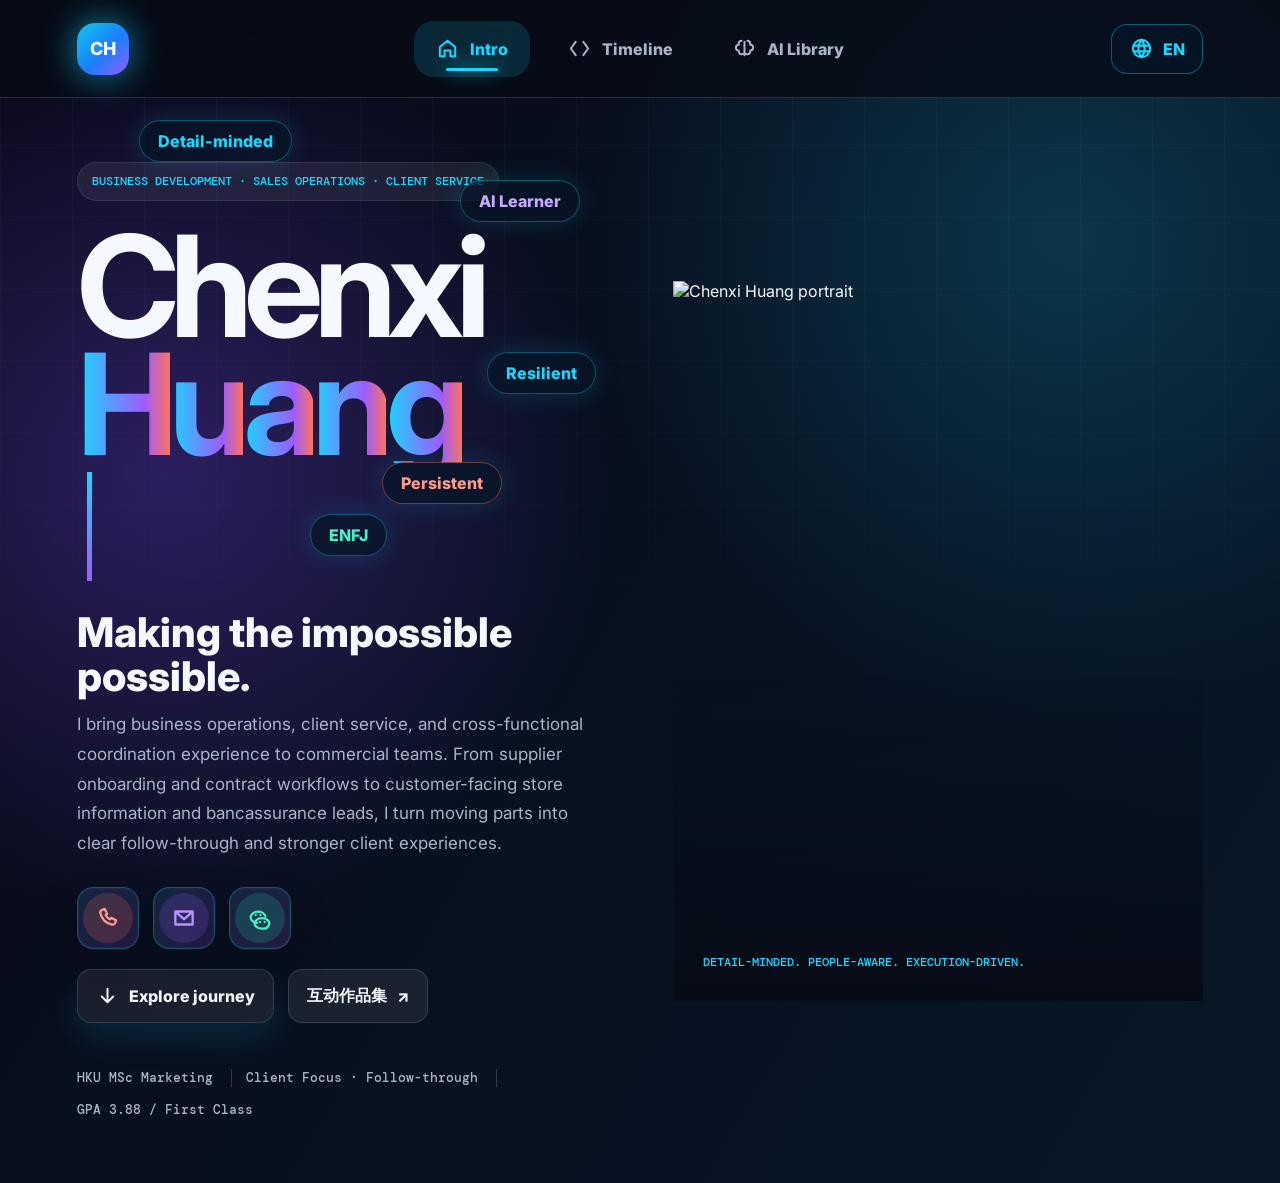
==== commit c871587c: "Add interactive portfolio experience and portfolio entry link" ====
--- a/copy/index.html
+++ b/copy/index.html
@@ -103,6 +103,10 @@
                 </svg>
                 <span data-i18n="explore">Explore journey</span>
               </button>
+              <a class="ghost-action interactive-portfolio-link" href="../interactive/" target="_blank" rel="noopener">
+                <span>互动作品集</span>
+                <span aria-hidden="true">↗</span>
+              </a>
             </div>
 
             <div class="floating-tags" aria-label="Personal keywords">
@@ -176,7 +180,6 @@
                 <ul>
                   <li data-i18n="taipingOne">Analyzed cedant business context, historical renewal data, and current performance to support treaty-renewal assessments.</li>
                   <li data-i18n="taipingTwo">Compared treaty structure and renewal terms through GNPI, combined ratio, and ROI, supporting quotation, wording, and negotiation preparation.</li>
-                  <li data-i18n="taipingThree">Handled broker renewal correspondence and PAP setup for new and renewal business; tracked regional risk and climate developments for underwriting reference.</li>
                 </ul>
               </div>
             </article>
@@ -198,26 +201,12 @@
               </div>
             </article>
 
+            
+
             <article class="moment moment-left">
               <div class="moment-card">
                 <div class="moment-topline">
-                  <span class="moment-date">2026.07.19</span>
-                  <span class="moment-tag" data-i18n="tagEvent">Event Marketing</span>
-                </div>
-                <h3 data-i18n="hkubspaTitle">HKU Business School Postgraduate Students and Alumni Association</h3>
-                <p data-i18n="hkubspaRole">Event Planning and Communications</p>
-                <ul>
-                  <li data-i18n="hkubspaOne">Co-planned a new-student meet-up for nearly 200 incoming mainland postgraduate students.</li>
-                  <li data-i18n="hkubspaTwo">Planned one interactive activity and supported campaign communications, registration, materials, and logistics.</li>
-                </ul>
-              </div>
-              <span class="node node-hku"><span class="logo-mask"><img src="https://huang-chenxi-portfolio.netlify.app/public/logos/hku-icon.svg" alt="University of Hong Kong logo" /></span></span>
-            </article>
-
-            <article class="moment moment-left">
-              <div class="moment-card">
-                <div class="moment-topline">
-                  <span class="moment-date">2022.09 - 2026.07</span>
+                  <span class="moment-date">2022.09 - 2026.06</span>
                   <span class="moment-tag" data-i18n="tagEducation">Education</span>
                 </div>
                 <h3 data-i18n="lnTitle">Lingnan University</h3>
@@ -348,6 +337,6 @@
       </main>
     </div>
 
-    <script src="app.js?v=20260924-business-star"></script>
+    <script src="app.js?v=20261114-resume"></script>
   </body>
 </html>
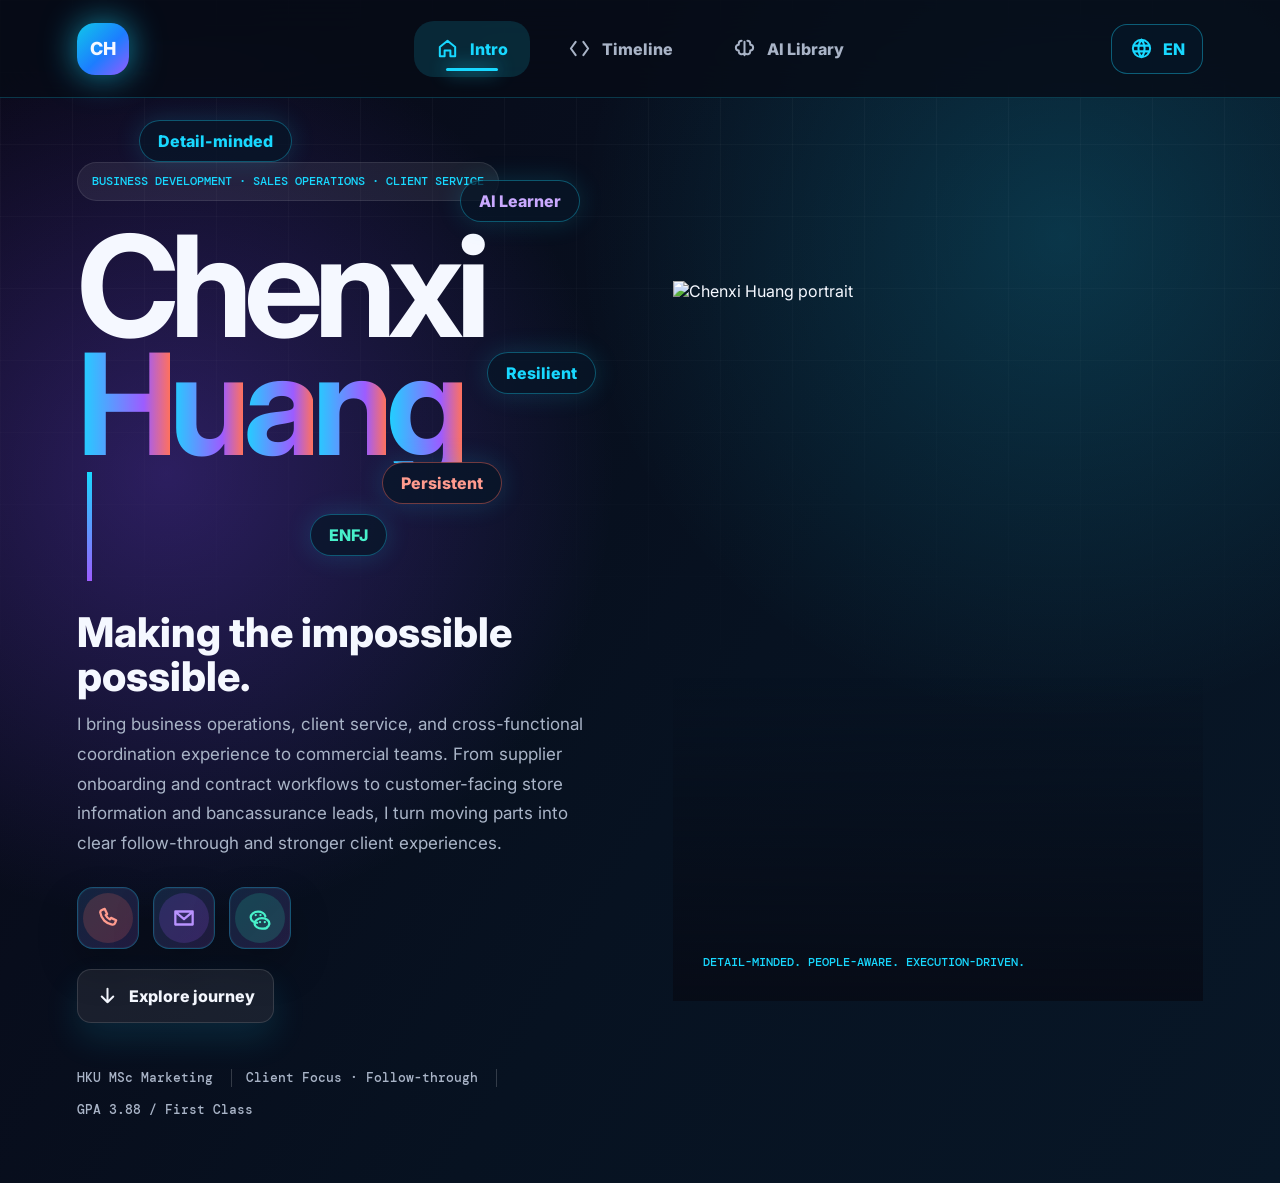
==== commit ab09f2a3: "Restore portfolio homepage without interactive portfolio link" ====
--- a/copy/index.html
+++ b/copy/index.html
@@ -103,10 +103,6 @@
                 </svg>
                 <span data-i18n="explore">Explore journey</span>
               </button>
-              <a class="ghost-action interactive-portfolio-link" href="../interactive/" target="_blank" rel="noopener">
-                <span>互动作品集</span>
-                <span aria-hidden="true">↗</span>
-              </a>
             </div>
 
             <div class="floating-tags" aria-label="Personal keywords">
